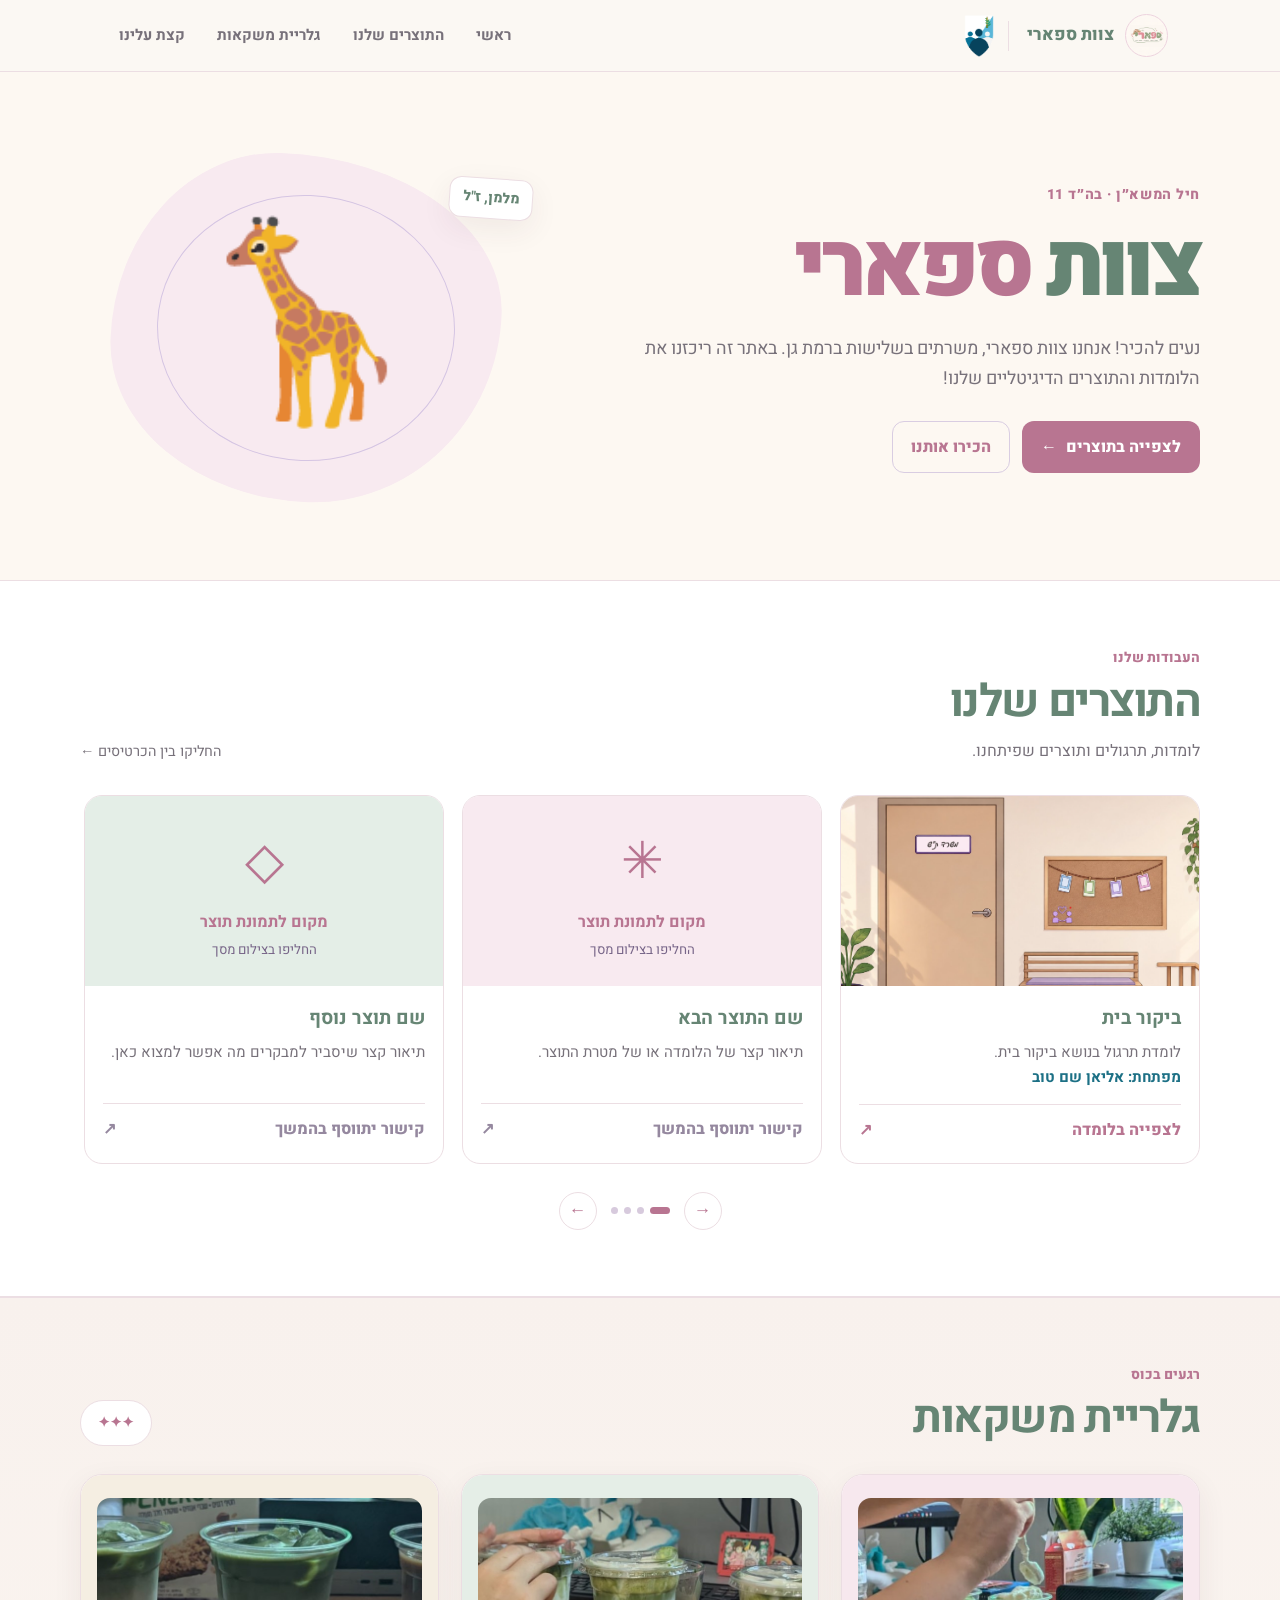
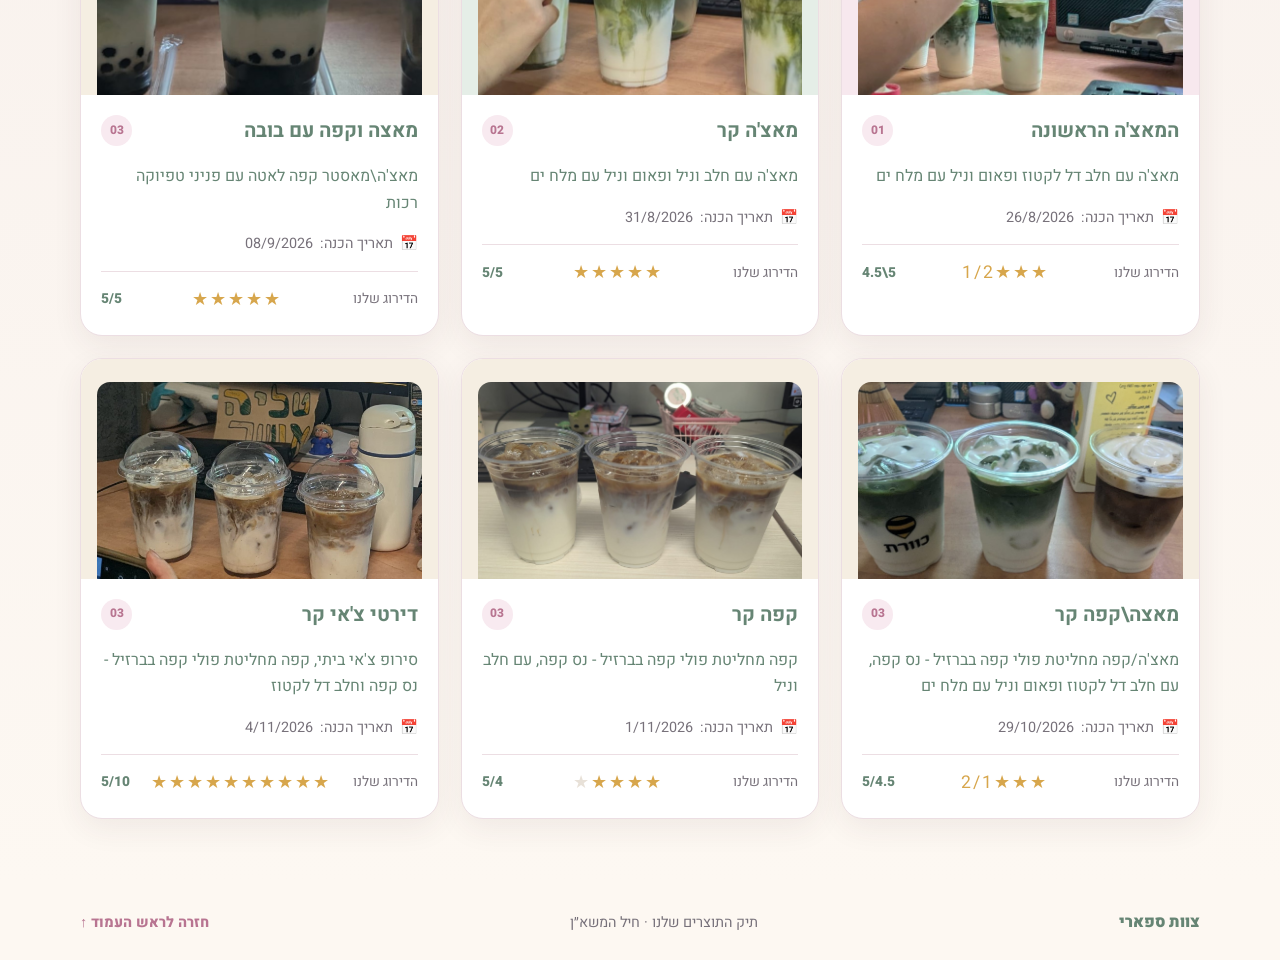
==== index.html @ 1914ff8e "Update index.html" ====
<!DOCTYPE html>
<html lang="he" dir="rtl">

<head>
  <meta charset="UTF-8">
  <meta name="viewport" content="width=device-width, initial-scale=1.0">
  <title> צוות ספארי | תוצרים והיכרות</title>
  <link rel="icon" type="image/x-icon" href="assets/logo.png">
  <link rel="stylesheet" href="style.css">
</head>

<body>
  <header class="site-header">
    <nav class="nav" aria-label="ניווט ראשי">
      <!-- לחיצה על הלוגו פותחת את חלונית ההיכרות -->
      <div class="brand-group">
        <button class="brand" id="logoButton" type="button" aria-label="היכרות עם הצוות">
          <span class="logo" aria-hidden="true">        
            <img class="corps-logo" src="assets/logo.png" alt="סמל חיל המשא״ן" width="34" height="42">
</span>
          <span>צוות ספארי  </span>
        </button>
        <span class="brand-divider" aria-hidden="true"></span>
        <img class="corps-logo" src="assets/mashan-logo.png" alt="סמל חיל המשא״ן" width="34" height="42">
      </div>
      <button class="menu-toggle" id="menuToggle" aria-label="פתיחת תפריט" aria-expanded="false">☰</button>
      <div class="nav-links" id="navLinks">
        <a href="#home">ראשי</a>
        <a href="#products">התוצרים שלנו</a>
        <a href="#drinks">גלריית משקאות</a>
        <button type="button" data-open-team>קצת עלינו</button>
      </div>
    </nav>
  </header>

  <main>
    <section class="hero" id="home">
      <div class="hero-inner">
        <div class="hero-copy">
          <div class="overline">חיל המשא״ן · בה״ד 11</div>
          <h1>צוות <span class="accent">ספארי</span></h1>
          <p>נעים להכיר! אנחנו צוות ספארי, משרתים בשלישות ברמת גן. באתר זה ריכזנו את הלומדות והתוצרים הדיגיטליים שלנו!</p>
          <div class="hero-actions">
            <a class="btn btn-primary" href="#products">לצפייה בתוצרים <span aria-hidden="true">←</span></a>
            <button class="btn btn-secondary" type="button" data-open-team>הכירו אותנו</button>
          </div>
        </div>
        <div class="hero-visual" aria-label="סמל זמני של מפל שלישות">
          <div class="visual-card">
            <div class="visual-giraffe" aria-hidden="true">🦒</div>
          </div>
          <div class="sticker sticker-a"> מלמן, ז"ל</div>
        </div>
      </div>
    </section>

    <section class="section products" id="products">
      <div class="section-inner">
        <div class="section-heading">
          <div>
            <div class="small-label">העבודות שלנו</div>
            <h2>התוצרים שלנו</h2>
            <p>לומדות, תרגולים ותוצרים שפיתחנו.</p>
          </div>
          <div style="color:var(--muted);font-size:.9rem">החליקו בין הכרטיסים ←</div>
        </div>
        <div class="carousel">
          <div class="carousel-track" id="carouselTrack">
            <!-- תוצר 1: הקישור כבר מוגדר. כדי להוסיף תמונה, החליפו את cover-placeholder בתגית img. -->
            <article class="project-card">
              <a href="https://pd02mt.github.io/HouseVisit-fixed/" target="_blank" rel="noopener noreferrer"
                aria-label="פתיחת לומדת ביקור בית">
                <div class="project-cover">
                  <img src="assets/house-visit.png" alt="לומדת ביקור בית">
                </div>
              </a>
              <div class="project-info">
                <h3>ביקור בית</h3>
                <p>לומדת תרגול בנושא ביקור בית. <br><span class="elian">מפתחת: אליאן שם טוב </span></p>                <a class="project-link" href="https://pd02mt.github.io/HouseVisit-fixed/" target="_blank"
                rel="noopener noreferrer">לצפייה בלומדה <span>↗</span></a>
              </div>
            </article>

            <!-- העתיקו את הכרטיס הבא לכל תוצר חדש ושנו את התמונה, השם, התיאור והקישור -->
            <article class="project-card">
              <div class="project-cover" style="background:#f8eaf0">
                <div class="cover-placeholder"><span>✳</span><strong>מקום לתמונת תוצר</strong><br><small>החליפו בצילום
                    מסך</small></div>
              </div>
              <div class="project-info">
                <h3>שם התוצר הבא</h3>
                <p>תיאור קצר של הלומדה או של מטרת התוצר.</p>
                <a class="project-link placeholder-link" href="#" onclick="return false">קישור יתווסף בהמשך
                  <span>↗</span></a>
              </div>
            </article>

            <article class="project-card">
              <div class="project-cover" style="background:#e4eee7">
                <div class="cover-placeholder"><span>◇</span><strong>מקום לתמונת תוצר</strong><br><small>החליפו בצילום
                    מסך</small></div>
              </div>
              <div class="project-info">
                <h3>שם תוצר נוסף</h3>
                <p>תיאור קצר שיסביר למבקרים מה אפשר למצוא כאן.</p>
                <a class="project-link placeholder-link" href="#" onclick="return false">קישור יתווסף בהמשך
                  <span>↗</span></a>
              </div>
            </article>

            <article class="project-card">
              <div class="project-cover" style="background:#f5e9ee">
                <div class="cover-placeholder"><span>○</span><strong>מקום לתמונת תוצר</strong><br><small>החליפו בצילום
                    מסך</small></div>
              </div>
              <div class="project-info">
                <h3>עוד תוצר</h3>
                <p>הגלריה יכולה לגדול בקלות עם כל פרויקט חדש.</p>
                <a class="project-link placeholder-link" href="#" onclick="return false">קישור יתווסף בהמשך
                  <span>↗</span></a>
              </div>
            </article>
          </div>
          <div class="carousel-footer">
            <button class="arrow" id="prevBtn" aria-label="התוצר הקודם">→</button>
            <div class="dots" id="carouselDots"></div>
            <button class="arrow" id="nextBtn" aria-label="התוצר הבא">←</button>
          </div>
        </div>
      </div>
    </section>


    <!-- גלריית המשקאות: כדי להוסיף משקה, העתיקו drink-card ושנו תמונה, שם, תאריך ודירוג -->
    <section class="section drinks-section" id="drinks">
      <div class="section-inner">
        <div class="section-heading drinks-heading">
          <div>
            <div class="small-label">רגעים בכוס</div>
            <h2>גלריית משקאות</h2>
          </div>
          <div class="drinks-note">    ✦✦✦</div>
        </div>

        <div class="drinks-grid">
          <article class="drink-card">
            <div class="drink-photo drink-photo-pink">
              <!-- החליפו את אזור ה-placeholder בתמונה: <img src="assets/drink-1.jpg" alt="שם המשקה"> -->
              <div class="drink-placeholder"><span></span><strong><img class="drink" src="assets/drink1.jpeg" alt="שם המשקה">  </strong><small>   </small></div>
            </div>
            <div class="drink-info">
              <div class="drink-title-row"><h3>המאצ'ה הראשונה </h3><span class="drink-number">01</span></div>
              <p>מאצ'ה עם חלב דל לקטוז ופאום וניל עם מלח ים</p>

              <p class="drink-date"><span>📅</span> תאריך הכנה: <time>26/8/2026</time></p>
              <div class="drink-rating" aria-label="דירוג 5 מתוך 5"><span class="rating-label">הדירוג שלנו</span><span class="stars">★★★1/2</span><span class="rating-value">5\4.5</span></div>
            </div>
          </article>

          <article class="drink-card">
            <div class="drink-photo drink-photo-green">
              <div class="drink-placeholder"><span></span><strong><img class="drink" src="assets/drink2.jpeg" alt="שם המשקה">  </strong><small>   </small></div>
            </div>
            <div class="drink-info">
              <div class="drink-title-row"><h3>מאצ'ה קר</h3><span class="drink-number">02</span></div>
              <p>מאצ'ה עם חלב וניל ופאום וניל עם מלח ים</p>
              <p class="drink-date"><span>📅</span> תאריך הכנה: <time>31/8/2026</time></p>
              <div class="drink-rating" aria-label="דירוג 4 מתוך 5"><span class="rating-label">הדירוג שלנו</span><span class="stars">★★★★★<span class="empty-star"></span></span><span class="rating-value">5/5</span></div>
            </div>
          </article>

          <article class="drink-card">
            <div class="drink-photo drink-photo-cream">
              <div class="drink-placeholder"><span></span><strong><img class="drink" src="assets/drink3.jpeg" alt="שם המשקה">  </strong><small>   </small></div>
            </div>
            <div class="drink-info">
              <div class="drink-title-row"><h3>מאצה וקפה עם בובה </h3><span class="drink-number">03</span></div>
               <p>מאצ'ה\מאסטר קפה לאטה עם פניני טפיוקה רכות</p>
              <p class="drink-date"><span>📅</span> תאריך הכנה: <time>08/9/2026</time></p>
              <div class="drink-rating" aria-label="דירוג 3 מתוך 5"><span class="rating-label">הדירוג שלנו</span><span class="stars">★★★★★<span class="empty-star"></span></span><span class="rating-value">5/5</span></div>
            </div>
          </article>

          <article class="drink-card">
            <div class="drink-photo drink-photo-cream">
              <div class="drink-placeholder"><span></span><strong><img class="drink" src="assets/drink4.jpeg" alt="שם המשקה">  </strong><small>   </small></div>
            </div>
            <div class="drink-info">
              <div class="drink-title-row"><h3>מאצה\קפה קר</h3><span class="drink-number">03</span></div>
             <p>מאצ'ה/קפה מחליטת פולי קפה בברזיל - נס קפה, עם חלב דל לקטוז ופאום וניל עם מלח ים</p>
              <p class="drink-date"><span>📅</span> תאריך הכנה: <time>29/10/2026</time></p>
              <div class="drink-rating" aria-label="דירוג 3 מתוך 5"><span class="rating-label">הדירוג שלנו</span><span class="stars">★★★2/1<span class="empty-star"></span></span><span class="rating-value">5/4.5</span></div>
            </div>
          </article>

           <article class="drink-card">
            <div class="drink-photo drink-photo-cream">
              <div class="drink-placeholder"><span></span><strong><img class="drink" src="assets/drink5.jpeg" alt="שם המשקה">  </strong><small>   </small></div>
            </div>
            <div class="drink-info">
              <div class="drink-title-row"><h3> קפה קר</h3><span class="drink-number">03</span></div>
               <p>קפה מחליטת פולי קפה בברזיל - נס קפה, עם חלב וניל     </p>
              <p class="drink-date"><span>📅</span> תאריך הכנה: <time>1/11/2026</time></p>
              <div class="drink-rating" aria-label="דירוג 5 מתוך 5"><span class="rating-label">הדירוג שלנו</span><span class="stars">★★★★<span class="empty-star">★</span></span><span class="rating-value">5/4</span></div>
            </div>
          </article>

          <article class="drink-card">
            <div class="drink-photo drink-photo-cream">
              <div class="drink-placeholder"><span></span><strong><img class="drink" src="assets/drink6.jpeg" alt="שם המשקה">  </strong><small>   </small></div>
            </div>
            <div class="drink-info">
              <div class="drink-title-row"><h3>דירטי צ'אי קר</h3><span class="drink-number">03</span></div>
              <p>סירופ צ'אי ביתי, קפה מחליטת פולי קפה בברזיל - נס קפה וחלב דל לקטוז</p>
              <p class="drink-date"><span>📅</span> תאריך הכנה: <time>4/11/2026</time></p>
              <div class="drink-rating" aria-label="דירוג 10 מתוך 5"><span class="rating-label">הדירוג שלנו</span><span class="stars">★★★★★★★★★★<span class="empty-star"></span></span><span class="rating-value">5/10</span></div>
            </div>
          </article>


        </div>
      </div>
    </section>

  </main>

  <footer>
    <div class="footer-inner">
      <span class="footer-name">צוות ספארי  </span>
      <span>תיק התוצרים שלנו · חיל המשא״ן</span>
      <a href="#home" style="text-decoration:none;font-weight:800;color:var(--purple)">חזרה לראש העמוד ↑</a>
    </div>
  </footer>

  <!-- חלונית ההיכרות נפתחת בלחיצה על הלוגו או על כפתור "הכירו אותנו" -->
  <div class="modal-backdrop" id="teamModal" role="dialog" aria-modal="true" aria-labelledby="modalTitle">
    
    <div class="modal">
      <button class="modal-close" id="closeModal" type="button" aria-label="סגירה">×</button>
      <!-- אזור הלוגו והמשמעות של ספארי -->
<section class="safari-intro">

    <img src="assets/logo.png"
         alt="לוגו צוות ספארי"
         class="safari-main-logo">

    <h2>נעים להכיר, אנחנו ספארי!</h2>
    <p>חמישה תחומים, צוות אחד, והמון יצירתיות.</p>

    <div class="safari-letters">

        <button class="letter-card green"
                onclick="showSafariLetter(0)">ס׳</button>

        <button class="letter-card pink"
                onclick="showSafariLetter(1)">פ׳</button>

        <button class="letter-card green"
                onclick="showSafariLetter(2)">א׳</button>

        <button class="letter-card pink"
                onclick="showSafariLetter(3)">ר׳</button>

        <button class="letter-card green"
                onclick="showSafariLetter(4)">י׳</button>

    </div>

    <div class="letter-description" id="letterDescription">
        <h3 id="letterTitle">סטילס</h3>
        <p id="letterText">
            צילום, תמונות ואלמנטים חזותיים שמוסיפים חיים לתוצרים.
        </p>
    </div>

</section>
      <div class="small-label">הצוות שמאחורי הספארי  </div>
      <h2 id="modalTitle">קצת עלינו</h2>
      <p class="modal-intro">אנחנו לירי, טליה ואליאן, גריפקאית ומפתחות לומדה בחיל המשא״ן. אנחנו יושבות בשלישות ברמת גן ויוצרות
        תוצרי למידה לבה״ד 11, מתוך רצון להפוך את החומר המקצועי לנגיש, ברור ואינטראקטיבי.</p>
      <div class="people-grid">
        <article class="person-card">
          <div class="person-art">
          <img class="person" src="assets/liri.jpeg">
          </div>
          <h3>לירי רוזנבוים</h3>
          <div class="person-role">מפתחת לומדה</div>
          <p>מפתחת לומדה שאוהבת ליצור, לעצב ולמצוא דרכים להפוך תוכן מקצועי לחוויית למידה נעימה וברורה. </p>
          <p>אוהבת גם: להפוך מכלום למשהו בעריכת ווידאיו, דינוזאורים, את חולון.</p>
        </article>
        <article class="person-card">
          <div class="person-art">
             <img class="person" src="assets/elian.jpeg">
          </div>
          <h3>אליאן שם טוב</h3>
          <div class="person-role">מפתחת לומדה </div>
          <p>מפתחת לומדה שאוהבת לחשוב על רעיונות, לבנות תוצרים ולשלב בין יצירתיות, טכנולוגיה והדרכה.</p>
          <p>אוהבת גם: לשחות, להגן מפני אויבי המרפסות, ארוחות שישי.</p>
        </article>
        <article class="person-card">
          <div class="person-art" style="background:#f8eaf0">
              <img class="person" src="assets/talya.jpeg">
          </div>
          <h3>טליה אושר</h3>
          <div class="person-role">גרפיקאית</div>
          <p>אחראית על הצד הגרפי והוויזואלי של התוצרים, עם שיער אדום חלק ועין עיצובית.</p>
          <p>אוהבת גם: צמר אלפקות, פליירים ואת אנגליה.</p>
        </article>
      </div>
      <!-- <div class="modal-footnote">האיורים זמניים ואפשר   בה</div> -->
    </div>
  </div>

  <script src="script.js" defer></script>
</body>

</html>
---- style.css ----
@import url('https://fonts.googleapis.com/css2?family=Heebo:wght@400;500;600;700;800;900&display=swap');
:root {
  --paper: #FDF8F2;
  --white: #ffffff;
  --ink:  #668574;
  --muted: #77717a;
  --purple: #b87591;
  --purple-light: #f8eaf0;
  --coral: #d98e86;
  --line: #ecdee3;
  --green: #e4eee7;
  --green-deep: #668574;
  --shadow: 0 10px 30px rgba(65, 43, 53, .07);
}
* { box-sizing: border-box; }
html { scroll-behavior: smooth; scroll-padding-top: 90px; }
body {
  margin: 0; background: var(--paper); color: var(--ink);
  font-family: "Heebo", Arial, "Noto Sans Hebrew", sans-serif; line-height: 1.65;
}
button, a { font: inherit; }
button { cursor: pointer; }
a { color: inherit; }
.site-header {
  position: sticky; top: 0; z-index: 10; background: rgba(251,248,243,.94);
  backdrop-filter: blur(12px); border-bottom: 1px solid var(--line);
}
.nav {
  max-width: 1120px; margin: auto; padding: 13px 26px;
  display: flex; align-items: center; justify-content: space-between; gap: 24px;
}
.brand-group { display:flex; align-items:center; gap:12px; min-width:0; }
.brand-divider { height:30px; width:1px; background:var(--line); flex:0 0 1px; }
.corps-logo { width:34px; height:42px; max-width:34px; max-height:42px; object-fit:contain; display:block; flex:0 0 34px; }
.brand {
  display: inline-flex; align-items: center; gap: 11px; border: 0; background: none;
  color: var(--ink); text-decoration: none; font-weight: 800; font-size: 1.08rem;
}
.logo {
  width: 43px; height: 43px; display: grid; place-items: center; border-radius: 50%;
  background-image: url("assets/logo.png"); border: 1px solid #ecd3de; color: var(--purple);
  font-size: 23px; transition: transform .2s;
}
.brand:hover .logo { transform: rotate(-7deg) scale(1.04); }
.nav-links { display: flex; align-items: center; gap: 6px; }
.nav-links a, .nav-links button {
  text-decoration: none; border: 0; background: transparent; color: var(--muted);
  padding: 9px 13px; border-radius: 99px; font-size: .94rem; font-weight: 700;
}
.nav-links a:hover, .nav-links button:hover { color: var(--purple); background: #f8eaf0; }
.menu-toggle { display: none; border: 1px solid var(--line); background: white; border-radius: 10px; padding: 7px 11px; color: var(--ink); }
.hero { padding: 82px 26px 78px; }
.hero-inner {
  max-width: 1120px; margin: auto; display: grid; grid-template-columns: 1.15fr .85fr;
  gap: 55px; align-items: center;
}
.overline { color: var(--purple); font-size: .88rem; font-weight: 800; letter-spacing: .04em; }
h1 { font-size: clamp(3.1rem, 7vw, 5.8rem); line-height: 1.05; letter-spacing: -.055em; margin: 14px 0 20px; font-weight: 900; }
h1 .accent { color: var(--purple); }
.hero p { color: var(--muted); max-width: 590px; font-size: 1.12rem; margin: 0; }
.hero-actions { display: flex; flex-wrap: wrap; gap: 12px; margin-top: 27px; }
.btn {
  display: inline-flex; align-items: center; justify-content: center; gap: 9px;
  text-decoration: none; padding: 12px 18px; border-radius: 12px; border: 1px solid transparent;
  font-weight: 800; transition: transform .2s, background .2s;
}
.btn:hover { transform: translateY(-2px); }
.btn-primary { background: var(--purple); color: white; }
.btn-secondary { background: transparent; border-color: #d9cde2; color: var(--purple); }
.hero-visual { min-height: 310px; display: grid; place-items: center; position: relative; }
.visual-card {
  width: min(100%, 390px); aspect-ratio: 1.12; border-radius: 42% 58% 48% 52% / 55% 44% 56% 45%;
  background: var(--purple-light); display: grid; place-items: center; position: relative;
  transform: rotate(2deg);
}
.visual-card::before {
  content: ""; position: absolute; width: 76%; height: 76%; border-radius: 50%;
  border: 1px solid #d5c5e3;
}
.visual-giraffe { position: relative; transform: rotate(-2deg); font-size: clamp(7rem, 17vw, 12rem); filter: saturate(.8); }
.sticker { position: absolute; background: var(--white); border: 1px solid var(--line); border-radius: 12px; padding: 8px 13px; box-shadow: var(--shadow); font-size: .87rem; font-weight: 800; }
.sticker-a { top: 24px; right: 0; transform: rotate(4deg); }
.sticker-b { bottom: 25px; left: -5px; transform: rotate(-4deg); }
.section { padding: 66px 26px; }
.section-inner { max-width: 1120px; margin: auto; }
.section-heading { display: flex; align-items: end; justify-content: space-between; gap: 20px; margin-bottom: 28px; }
.section-heading h2 { margin: 0; font-size: clamp(2rem, 4vw, 2.8rem); line-height: 1.2; letter-spacing: -.035em; }
.section-heading p { margin: 8px 0 0; color: var(--muted); }
.small-label { color: var(--purple); font-weight: 800; font-size: .86rem; margin-bottom: 6px; }
.products { background: #fff; border-top: 1px solid var(--line); border-bottom: 1px solid var(--line); }
.carousel { position: relative; }
.carousel-track {
  display: grid; grid-auto-flow: column; grid-auto-columns: calc((100% - 36px) / 3); gap: 18px;
  overflow-x: auto; scroll-snap-type: x mandatory; scroll-behavior: smooth;
  padding: 3px 2px 18px; scrollbar-width: thin; scrollbar-color: #c9b8d8 #f7f3f8;
}
.project-card {
  min-width: 0; scroll-snap-align: start; border: 1px solid var(--line); border-radius: 18px;
  overflow: hidden; background: white; transition: transform .2s, box-shadow .2s;
}
.project-card:hover { transform: translateY(-4px); box-shadow: var(--shadow); }
.project-cover {
  height: 190px; background: #f8eaf0; display: grid; place-items: center; overflow: hidden;
  position: relative; color: var(--purple);
}
.project-cover img { width: 100%; height: 100%; object-fit: cover; display: block; }
.cover-placeholder { text-align: center; padding: 20px; }
.cover-placeholder span { display: block; font-size: 3.2rem; margin-bottom: 5px; }
.cover-placeholder small { font-size: .83rem; color: #776588; }
.project-info { padding: 17px 18px 19px; }
.project-info h3 { font-size: 1.2rem; margin: 0 0 5px; }
.project-info p { color: var(--muted); margin: 0 0 15px; font-size: .94rem; min-height: 48px; }
.project-link {
  display: flex; align-items: center; justify-content: space-between; text-decoration: none;
  color: var(--purple); font-weight: 800; border-top: 1px solid var(--line); padding-top: 12px;
}
.project-link:hover { color: #392153; }
.project-link.placeholder-link { color: #95889f; }
.carousel-footer { display: flex; justify-content: center; align-items: center; gap: 14px; padding-top: 10px; }
.arrow {
  width: 38px; height: 38px; border: 1px solid var(--line); background: white; border-radius: 50%;
  color: var(--purple); font-size: 1.1rem;
}
.dots { display: flex; gap: 6px; }
.dot { width: 7px; height: 7px; padding: 0; border: 0; border-radius: 99px; background: #d7cadd; }
.dot.active { width: 20px; background: var(--purple); }
footer { padding: 24px 26px; }
.footer-inner { max-width: 1120px; margin: auto; display: flex; align-items: center; justify-content: space-between; gap: 15px; flex-wrap: wrap; color: var(--muted); font-size: .9rem; }
.footer-name { color: var(--ink); font-weight: 900; font-size: 1rem; }
.modal-backdrop {
  display: none; position: fixed; inset: 0; z-index: 50; background: rgba(32, 22, 45, .58);
  align-items: center; justify-content: center; padding: 20px;
}
.modal-backdrop.open { display: flex; }
.modal {
  position: relative; width: min(800px, 100%); max-height: 90vh; overflow: auto;
  background: var(--paper); border-radius: 24px; padding: 32px; box-shadow: 0 25px 70px #1e122b44;
}
.modal-close { position: absolute; top: 14px; left: 14px; border: 0; background: var(--purple-light); color: var(--ink); width: 38px; height: 38px; border-radius: 50%; font-size: 1.4rem; }
.modal h2 { font-size: 2rem; margin: 0 40px 8px 0; }
.modal-intro { color: var(--muted); margin: 0 0 24px; max-width: 680px; }
.people-grid { display: grid; grid-template-columns: repeat(3, minmax(0, 1fr)); gap: 18px; }
.person-card { background: white; border: 1px solid var(--line); border-radius: 18px; padding: 18px; }
.person-art { height: 205px; display: grid; place-items: center; border-radius: 14px; margin-bottom: 15px; overflow: hidden; background: #f8eaf0; }
.person-card:nth-child(2) .person-art { background: #e4eee7; }
/* איורי דמות פשוטים ב-SVG — אפשר להחליף בעתיד בתמונות שלכן */
.person-art svg { width: 190px; height: 200px; }
.person-card h3 { margin: 0 0 5px; font-size: 1.3rem; }
.person-role { color: var(--purple); font-weight: 800; font-size: .9rem; margin-bottom: 8px; }
.person-card p { margin: 0; color: var(--muted); font-size: .95rem; }
.modal-footnote { margin-top: 17px; padding: 12px 14px; background: var(--purple-light); border-radius: 12px; color: #5f4a73; font-size: .88rem; }
@media (max-width: 820px) {
  .people-grid { grid-template-columns: repeat(2, minmax(0, 1fr)); }
  .hero-inner { grid-template-columns: 1fr; gap: 25px; }
  .hero-copy { text-align: center; }
  .hero p { margin-inline: auto; }
  .hero-actions { justify-content: center; }
  .hero-visual { min-height: 280px; }
  .carousel-track { grid-auto-columns: calc((100% - 18px) / 2); }
  .section-heading { align-items: start; flex-direction: column; }
  .about-band-inner { align-items: flex-start; flex-direction: column; }
  .menu-toggle { display: block; }
  .nav-links { display: none; position: absolute; top: 68px; right: 18px; left: 18px; background: white; border: 1px solid var(--line); border-radius: 16px; padding: 10px; box-shadow: var(--shadow); align-items: stretch; flex-direction: column; }
  .nav-links.open { display: flex; }
  .nav-links a, .nav-links button { text-align: right; }
}
@media (max-width: 560px) {
  .people-grid { grid-template-columns: 1fr; }
  .corps-logo { width:30px; height:38px; max-width:30px; max-height:38px; flex-basis:30px; } .brand-group { gap:8px; }
  .nav { padding: 10px 17px; }
  .hero { padding: 55px 20px 45px; }
  h1 { font-size: 3.3rem; }
  .section { padding: 48px 18px; }
  .carousel-track { grid-auto-columns: 86%; }
  .project-cover { height: 175px; }
  .modal { padding: 25px 17px 18px; }
  .people-grid { grid-template-columns: 1fr; }
  .person-art { height: 190px; }
  .footer-inner { align-items: flex-start; flex-direction: column; }
}
.safari-intro {
    text-align: center;
    padding: 25px 10px 35px;
    margin-bottom: 30px;
    border-bottom: 1px solid var(--line);
}

.safari-main-logo {
    width: min(320px, 85%);
    height: 170px;
    object-fit: contain;
    display: block;
    margin: 0 auto 15px;
}

.safari-intro h2 {
    font-size: 2rem;
    margin: 10px 0 5px;
}

.safari-intro > p {
    color: var(--muted);
    margin-bottom: 25px;
}

.safari-letters {
    display: flex;
    justify-content: center;
    gap: 12px;
    flex-wrap: wrap;
    margin: 20px 0;
}

.letter-card {
    width: 65px;
    height: 65px;
    border: none;
    border-radius: 17px;
    font-size: 2rem;
    font-family: inherit;
    font-weight: bold;
    cursor: pointer;
    transition: .25s;
}

.letter-card:hover {
    transform: translateY(-6px) rotate(-3deg);
}

.letter-card.active {
    transform: translateY(-6px);
    outline: 3px solid #777;
    outline-offset: 3px;
}

.letter-card.pink {
    background: #f3dce5;
    color: #a85e7b;
}

.letter-card.green {
    background: #dcebe1;
    color: #577a63;
}


.letter-description {
    max-width: 430px;
    margin: 20px auto 0;
    padding: 18px;
    border-radius: 16px;
    background: #f6f1f1;
    animation: appear .25s ease;
}

.letter-description h3 {
    margin: 0 0 5px;
    color: var(--purple);
    font-size: 1.35rem;
}

.letter-description p {
    color: var(--muted);
    margin: 0;
    line-height: 1.6;
}

@keyframes appear {
    from {
        opacity: 0;
        transform: translateY(8px);
    }
    to {
        opacity: 1;
        transform: translateY(0);
    }
}

.elian {
    font-weight: bold;
      color:rgb(28, 112, 133);
}

.person {
  width: 180px;
}

/* גלריית משקאות */
.drinks-section {
  background: linear-gradient(180deg, #f8f1ed 0%, #fdf8f2 100%);
  border-top: 1px solid var(--line);
}
.drinks-heading { margin-bottom: 28px; }
.drinks-note {
  color: var(--purple);
  background: #fff;
  border: 1px solid var(--line);
  border-radius: 999px;
  padding: 10px 17px;
  font-size: .9rem;
  font-weight: 700;
}
.drinks-grid {
  display: grid;
  grid-template-columns: repeat(3, minmax(0, 1fr));
  gap: 22px;
}
.drink-card {
  min-width: 0;
  overflow: hidden;
  background: #fff;
  border: 1px solid var(--line);
  border-radius: 22px;
  box-shadow: var(--shadow);
  transition: transform .22s ease, box-shadow .22s ease;
}
.drink-card:hover { transform: translateY(-5px); box-shadow: 0 16px 34px rgba(65, 43, 53, .11); }
.drink-photo {
  height: 220px;
  display: grid;
  place-items: center;
  overflow: hidden;
  padding: 16px;
}
.drink-photo img { width: 100%; height: 100%; object-fit: cover; border-radius: 13px; }
.drink-photo-pink { background: #f7e8ee; }
.drink-photo-green { background: #e5eee7; }
.drink-photo-cream { background: #f5eee2; }
.drink-placeholder {
  display: flex;
  flex-direction: column;
  align-items: center;
  gap: 7px;
  color: var(--green-deep);
  text-align: center;
}
.drink-placeholder > span { font-size: 2.6rem; }
.drink-placeholder strong { font-size: 1rem; }
.drink-placeholder small { color: var(--muted); font-size: .8rem; }
.drink-info { padding: 19px 20px 21px; }
.drink-title-row { display: flex; align-items: center; justify-content: space-between; gap: 10px; }
.drink-title-row h3 { margin: 0; color: var(--ink); font-size: 1.25rem; }
.drink-number {
  display: grid; place-items: center; width: 31px; height: 31px;
  border-radius: 50%; background: var(--purple-light); color: var(--purple);
  font-size: .75rem; font-weight: 800;
}
.drink-date { display: flex; align-items: center; gap: 7px; margin: 12px 0 15px; color: var(--muted); font-size: .9rem; }
.drink-rating {
  display: flex; align-items: center; justify-content: space-between; gap: 8px;
  padding-top: 13px; border-top: 1px solid var(--line); font-size: .86rem;
}
.rating-label { color: var(--muted); }
.stars { color: #d7a64c; letter-spacing: 2px; font-size: 1.1rem; white-space: nowrap; }
.empty-star { color: #e8e1d8; }
.rating-value { color: var(--green-deep); font-weight: 800; white-space: nowrap; }
@media (max-width: 820px) { .drinks-grid { grid-template-columns: repeat(2, minmax(0, 1fr)); } }
@media (max-width: 560px) {
  .drinks-grid { grid-template-columns: 1fr; }
  .drink-photo { height: 200px; }
  .drinks-note { align-self: flex-start; }
}
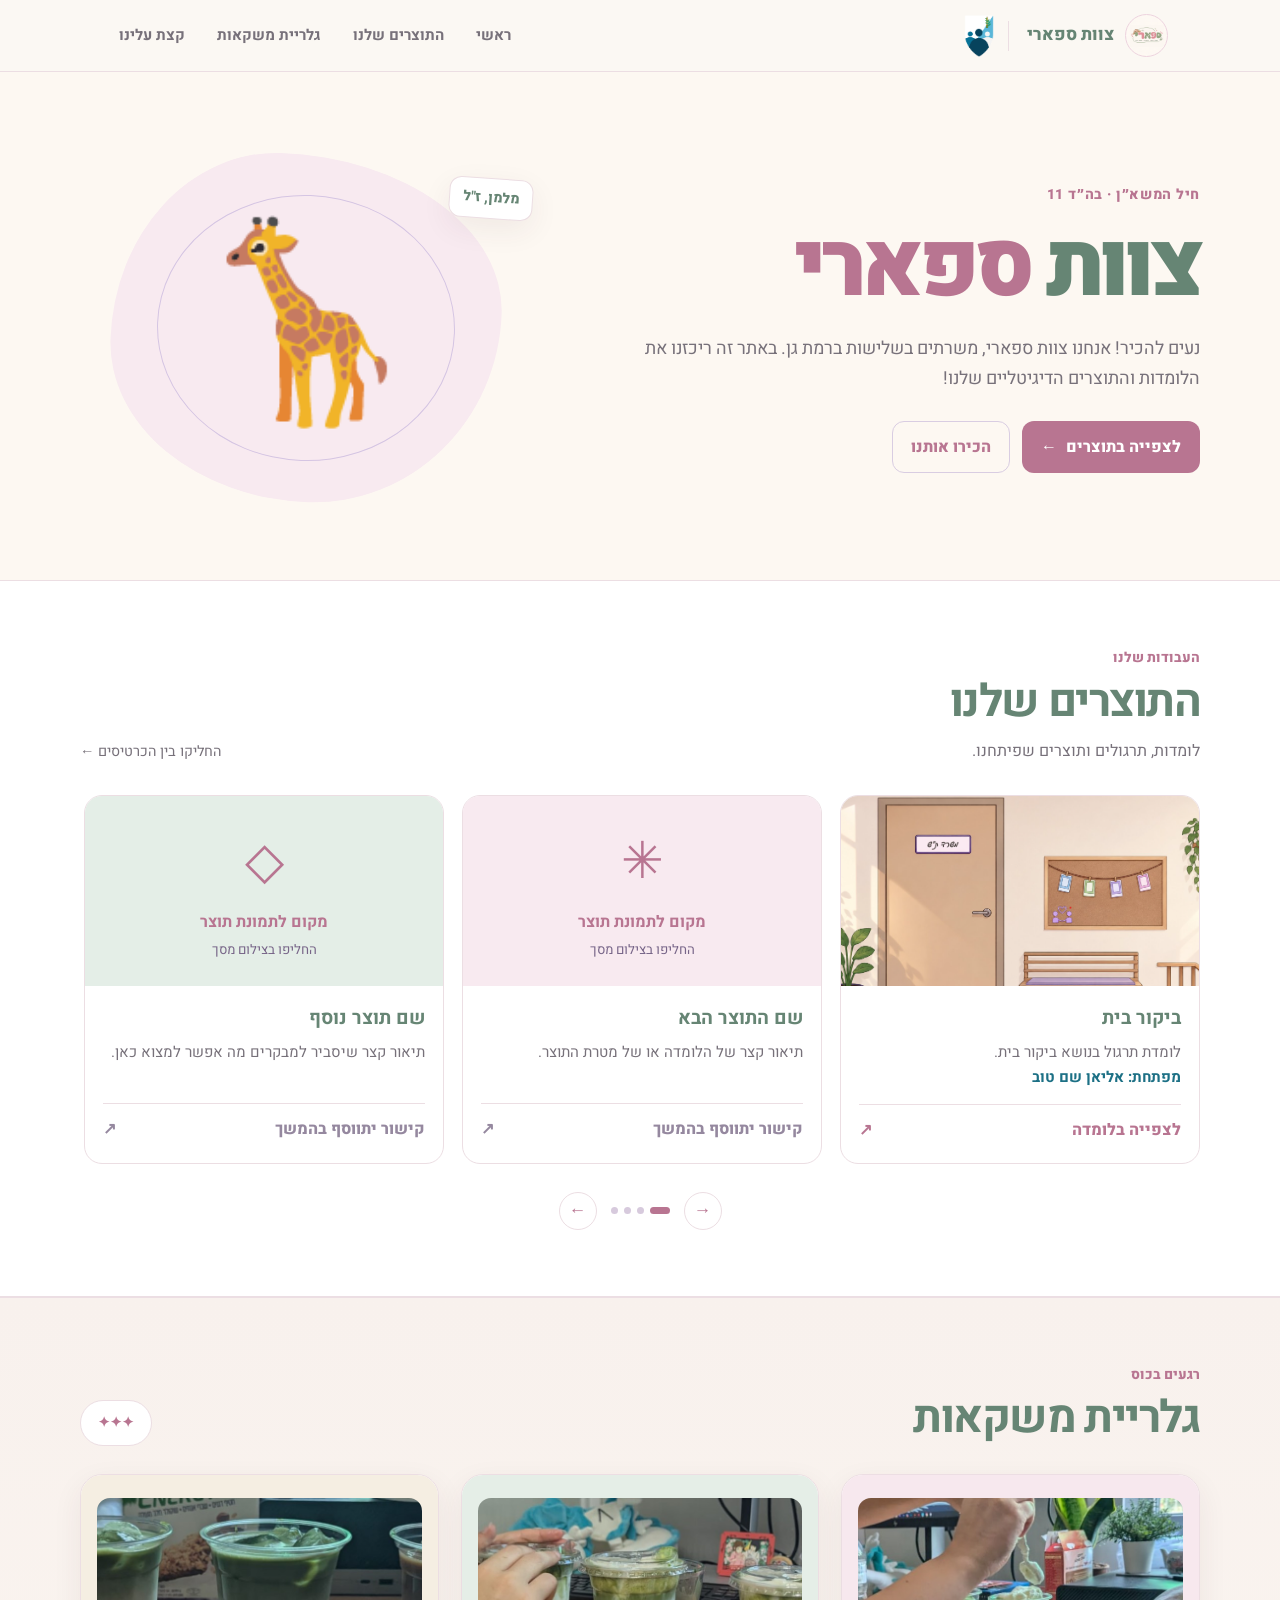
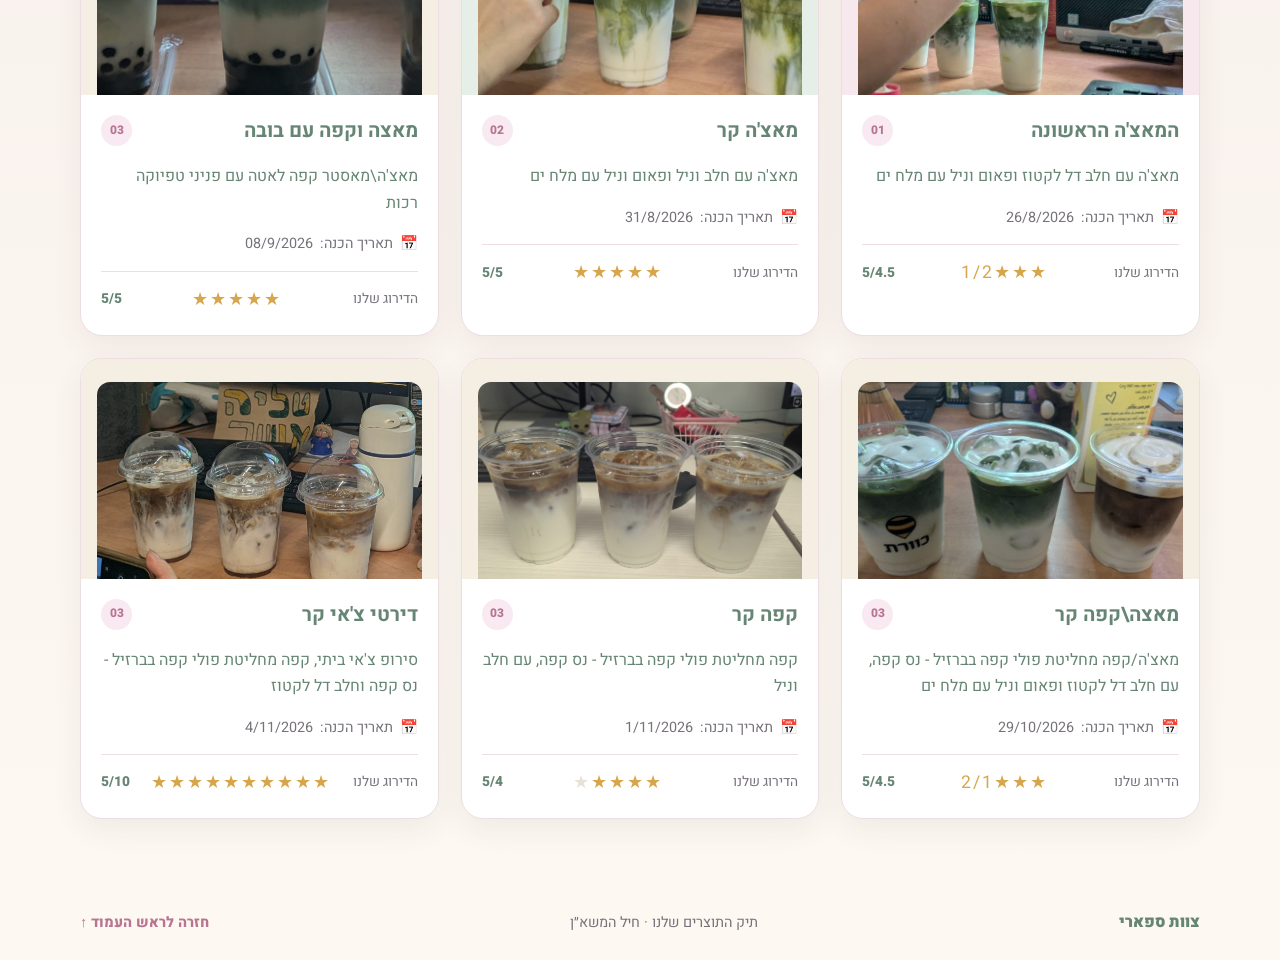
==== commit daa373d2: "Update index.html" ====
--- a/index.html
+++ b/index.html
@@ -153,7 +153,7 @@
               <p>מאצ'ה עם חלב דל לקטוז ופאום וניל עם מלח ים</p>
 
               <p class="drink-date"><span>📅</span> תאריך הכנה: <time>26/8/2026</time></p>
-              <div class="drink-rating" aria-label="דירוג 5 מתוך 5"><span class="rating-label">הדירוג שלנו</span><span class="stars">★★★1/2</span><span class="rating-value">5\4.5</span></div>
+              <div class="drink-rating" aria-label="דירוג 5 מתוך 5"><span class="rating-label">הדירוג שלנו</span><span class="stars">★★★1/2</span><span class="rating-value">5/4.5</span></div>
             </div>
           </article>
 
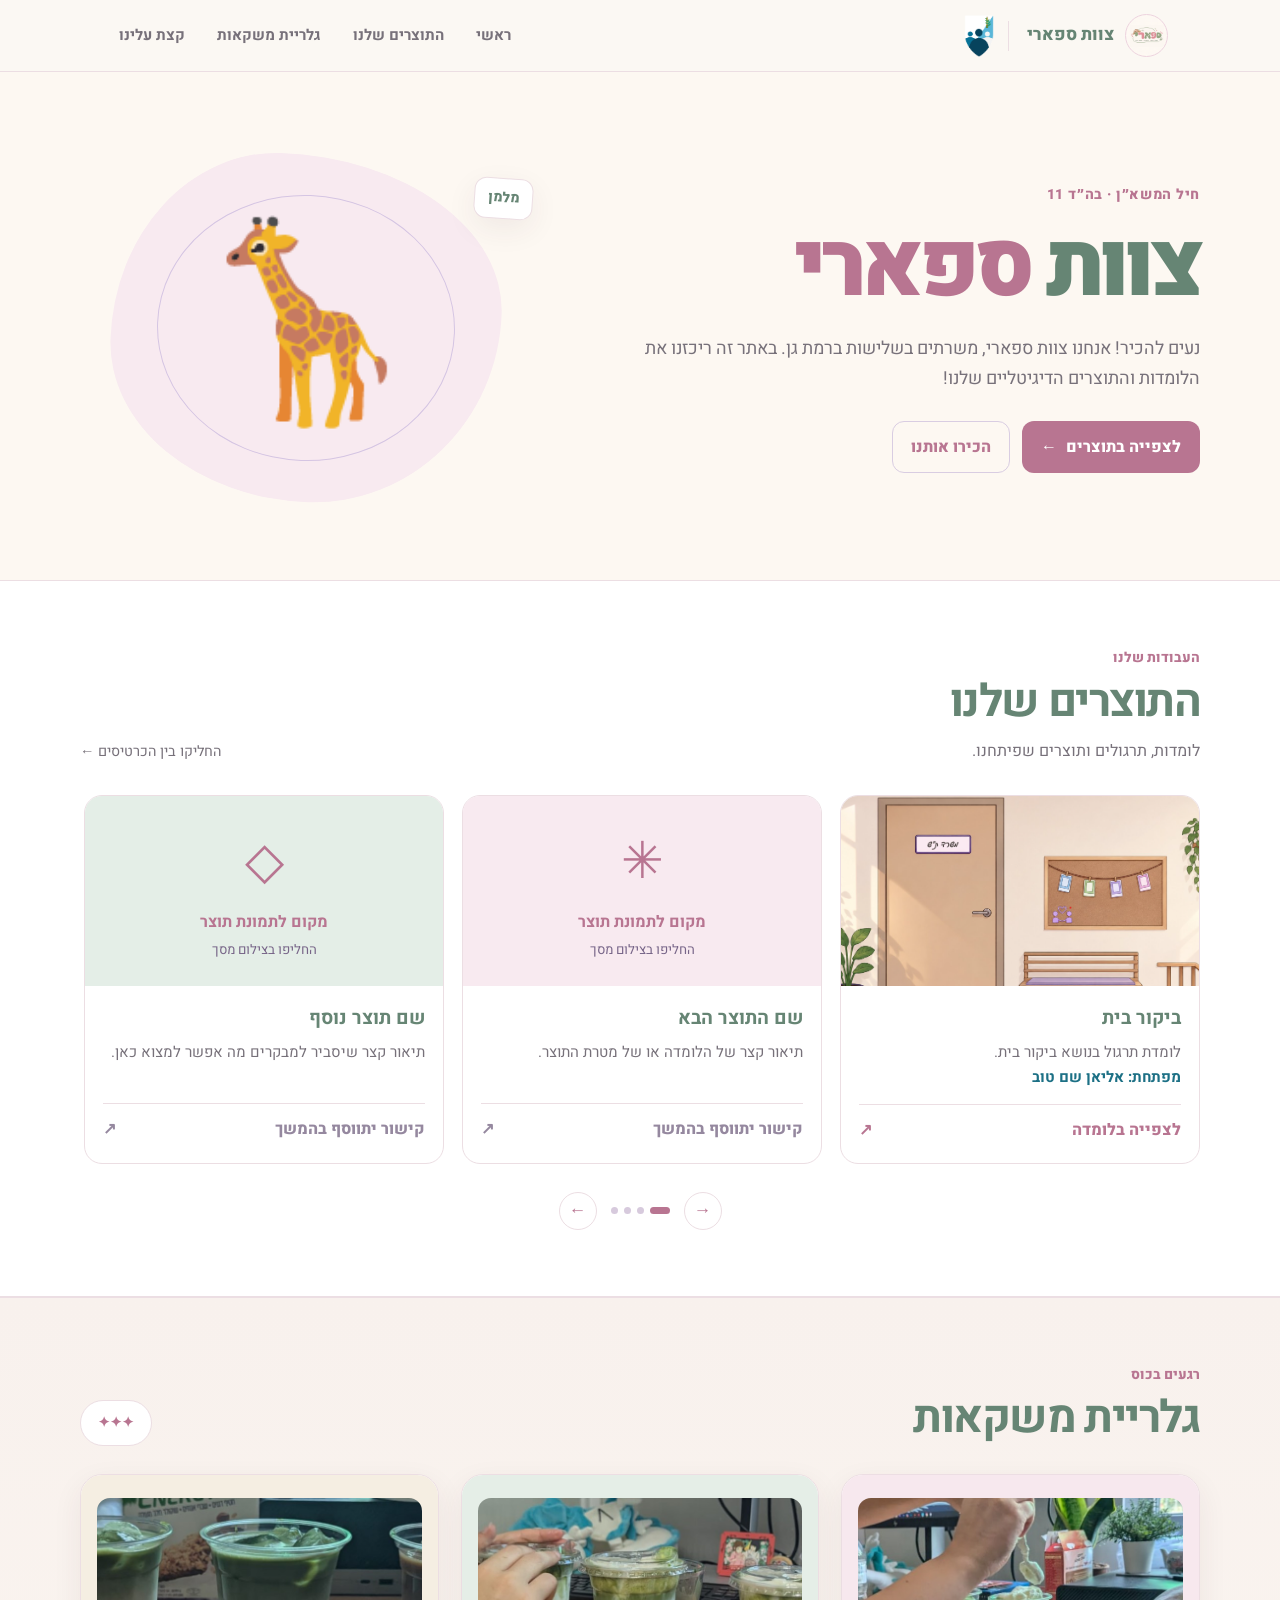
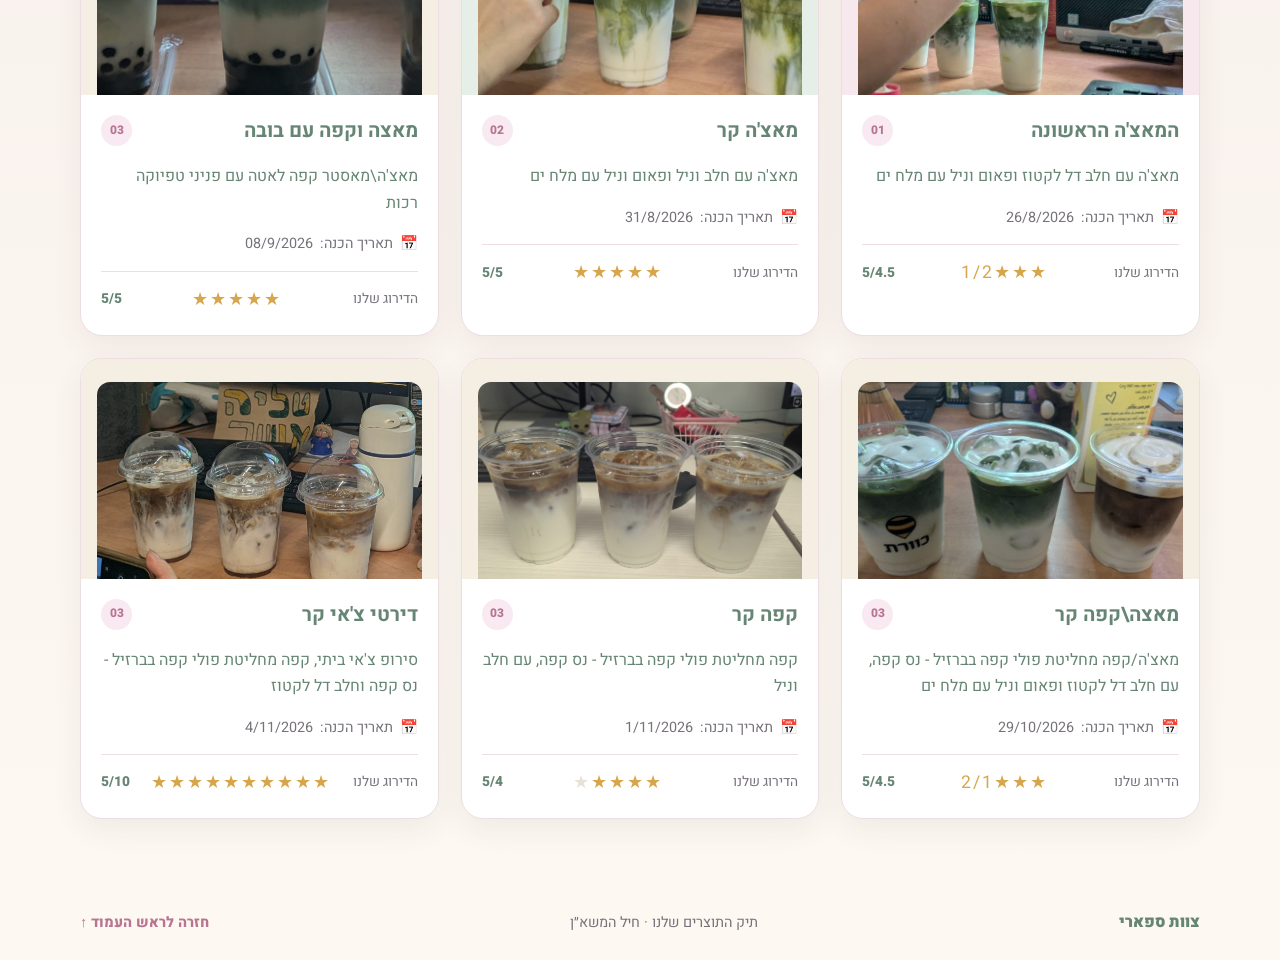
==== commit a136b62a: "Update index.html" ====
--- a/index.html
+++ b/index.html
@@ -49,7 +49,7 @@
           <div class="visual-card">
             <div class="visual-giraffe" aria-hidden="true">🦒</div>
           </div>
-          <div class="sticker sticker-a"> מלמן, ז"ל</div>
+          <div class="sticker sticker-a">מלמן</div>
         </div>
       </div>
     </section>
@@ -286,7 +286,7 @@
           <h3>לירי רוזנבוים</h3>
           <div class="person-role">מפתחת לומדה</div>
           <p>מפתחת לומדה שאוהבת ליצור, לעצב ולמצוא דרכים להפוך תוכן מקצועי לחוויית למידה נעימה וברורה. </p>
-          <p>אוהבת גם: להפוך מכלום למשהו בעריכת ווידאיו, דינוזאורים, את חולון.</p>
+          <p>אוהבת גם: להפוך מכלום למשהו בעריכת ווידאיו, פילוסופיה, קגס חולון.</p>
         </article>
         <article class="person-card">
           <div class="person-art">
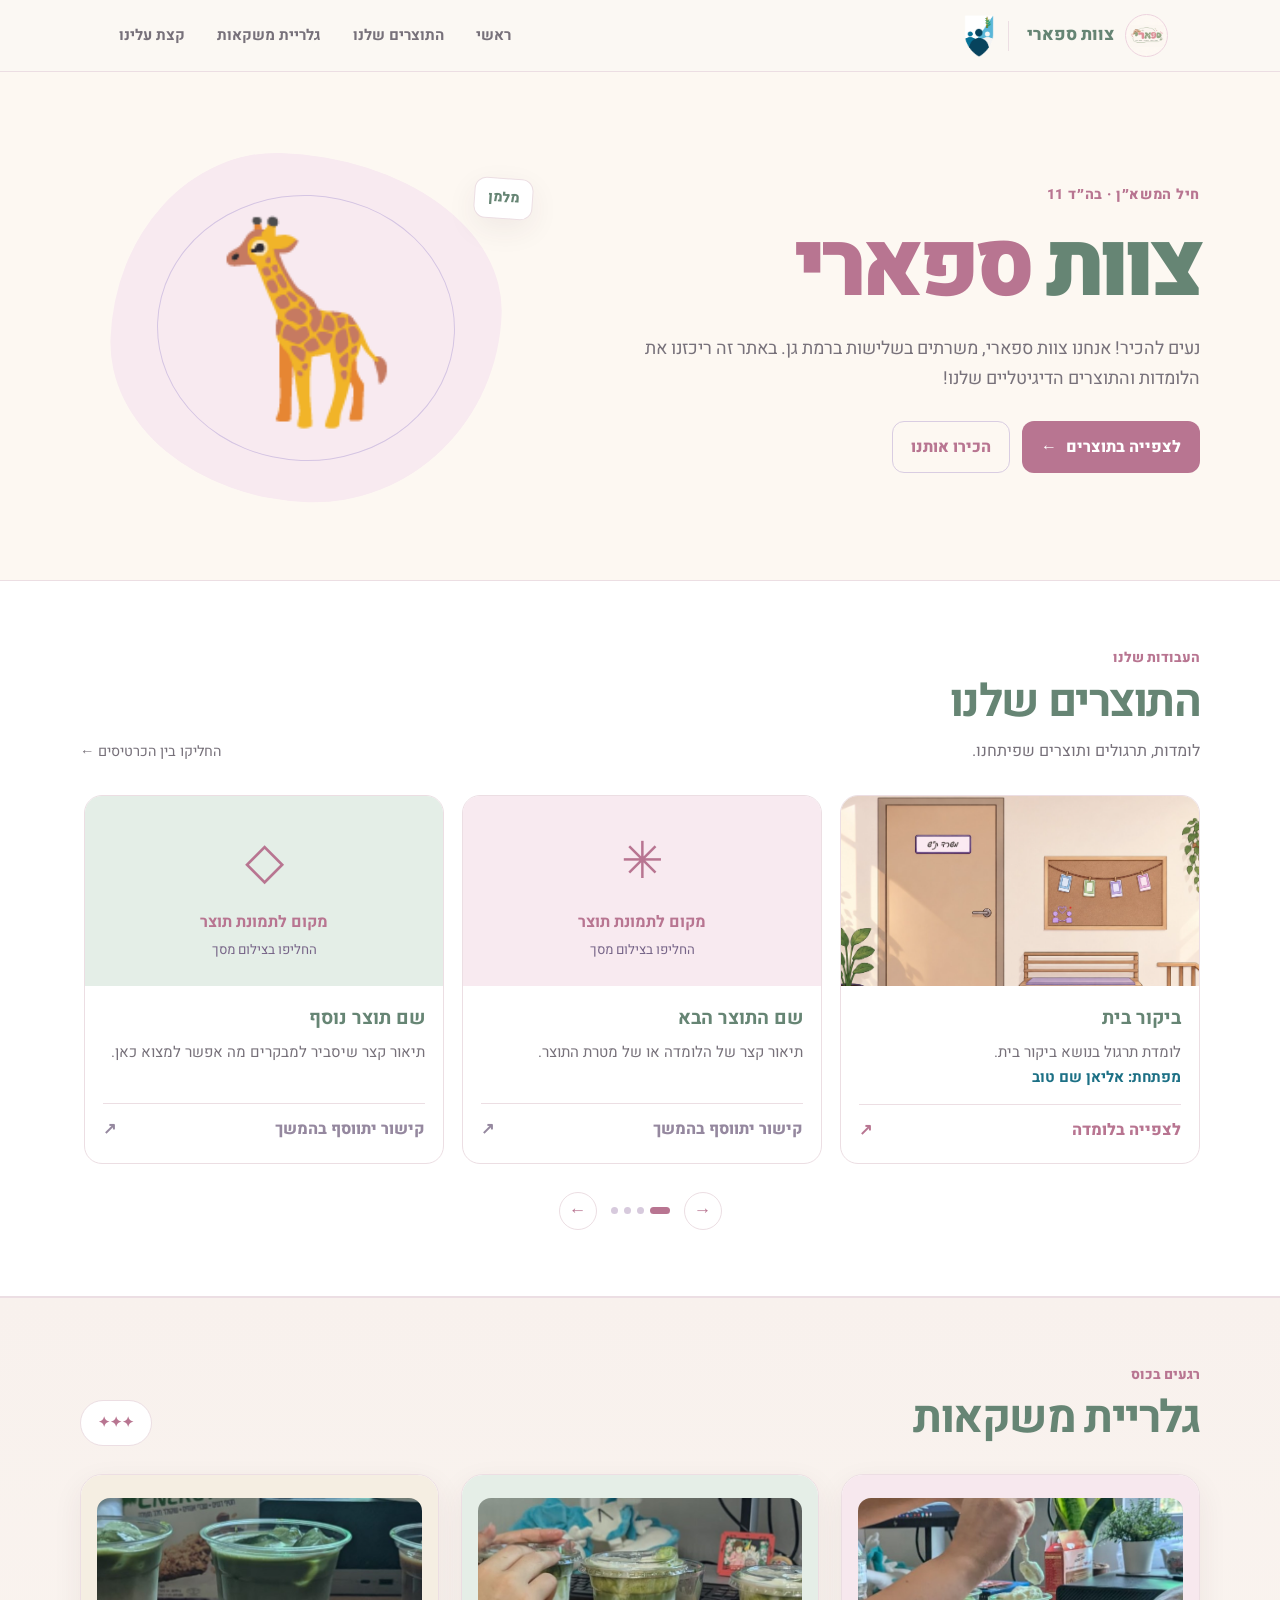
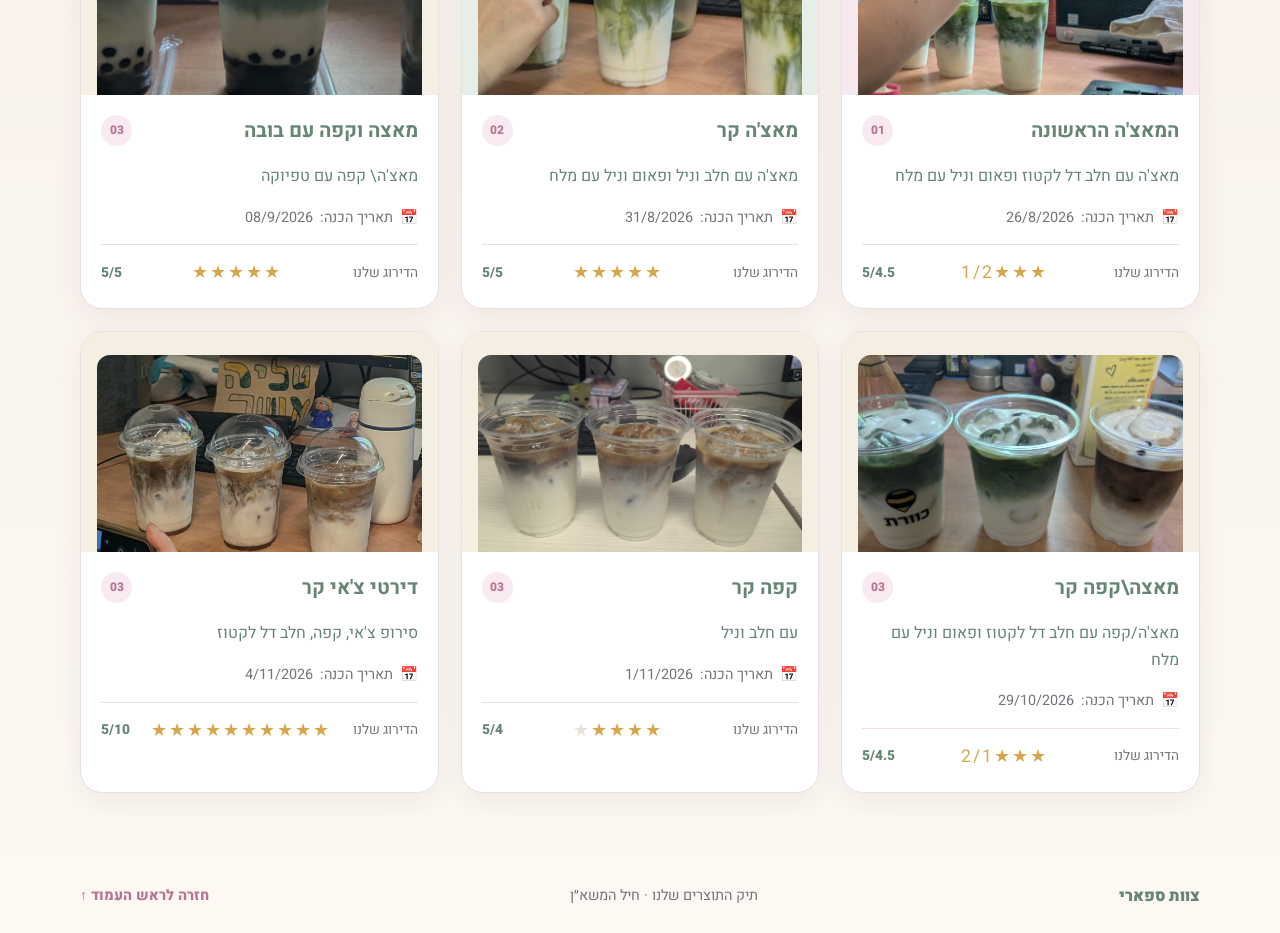
==== commit 218371db: "Update index.html" ====
--- a/index.html
+++ b/index.html
@@ -150,7 +150,7 @@
             </div>
             <div class="drink-info">
               <div class="drink-title-row"><h3>המאצ'ה הראשונה </h3><span class="drink-number">01</span></div>
-              <p>מאצ'ה עם חלב דל לקטוז ופאום וניל עם מלח ים</p>
+              <p>מאצ'ה עם חלב דל לקטוז ופאום וניל עם מלח </p>
 
               <p class="drink-date"><span>📅</span> תאריך הכנה: <time>26/8/2026</time></p>
               <div class="drink-rating" aria-label="דירוג 5 מתוך 5"><span class="rating-label">הדירוג שלנו</span><span class="stars">★★★1/2</span><span class="rating-value">5/4.5</span></div>
@@ -163,7 +163,7 @@
             </div>
             <div class="drink-info">
               <div class="drink-title-row"><h3>מאצ'ה קר</h3><span class="drink-number">02</span></div>
-              <p>מאצ'ה עם חלב וניל ופאום וניל עם מלח ים</p>
+              <p>מאצ'ה עם חלב וניל ופאום וניל עם מלח </p>
               <p class="drink-date"><span>📅</span> תאריך הכנה: <time>31/8/2026</time></p>
               <div class="drink-rating" aria-label="דירוג 4 מתוך 5"><span class="rating-label">הדירוג שלנו</span><span class="stars">★★★★★<span class="empty-star"></span></span><span class="rating-value">5/5</span></div>
             </div>
@@ -175,7 +175,7 @@
             </div>
             <div class="drink-info">
               <div class="drink-title-row"><h3>מאצה וקפה עם בובה </h3><span class="drink-number">03</span></div>
-               <p>מאצ'ה\מאסטר קפה לאטה עם פניני טפיוקה רכות</p>
+               <p>מאצ'ה\ קפה עם טפיוקה </p>
               <p class="drink-date"><span>📅</span> תאריך הכנה: <time>08/9/2026</time></p>
               <div class="drink-rating" aria-label="דירוג 3 מתוך 5"><span class="rating-label">הדירוג שלנו</span><span class="stars">★★★★★<span class="empty-star"></span></span><span class="rating-value">5/5</span></div>
             </div>
@@ -187,7 +187,7 @@
             </div>
             <div class="drink-info">
               <div class="drink-title-row"><h3>מאצה\קפה קר</h3><span class="drink-number">03</span></div>
-             <p>מאצ'ה/קפה מחליטת פולי קפה בברזיל - נס קפה, עם חלב דל לקטוז ופאום וניל עם מלח ים</p>
+             <p>מאצ'ה/קפה עם חלב דל לקטוז ופאום וניל עם מלח </p>
               <p class="drink-date"><span>📅</span> תאריך הכנה: <time>29/10/2026</time></p>
               <div class="drink-rating" aria-label="דירוג 3 מתוך 5"><span class="rating-label">הדירוג שלנו</span><span class="stars">★★★2/1<span class="empty-star"></span></span><span class="rating-value">5/4.5</span></div>
             </div>
@@ -199,7 +199,7 @@
             </div>
             <div class="drink-info">
               <div class="drink-title-row"><h3> קפה קר</h3><span class="drink-number">03</span></div>
-               <p>קפה מחליטת פולי קפה בברזיל - נס קפה, עם חלב וניל     </p>
+               <p>עם חלב וניל     </p>
               <p class="drink-date"><span>📅</span> תאריך הכנה: <time>1/11/2026</time></p>
               <div class="drink-rating" aria-label="דירוג 5 מתוך 5"><span class="rating-label">הדירוג שלנו</span><span class="stars">★★★★<span class="empty-star">★</span></span><span class="rating-value">5/4</span></div>
             </div>
@@ -211,7 +211,7 @@
             </div>
             <div class="drink-info">
               <div class="drink-title-row"><h3>דירטי צ'אי קר</h3><span class="drink-number">03</span></div>
-              <p>סירופ צ'אי ביתי, קפה מחליטת פולי קפה בברזיל - נס קפה וחלב דל לקטוז</p>
+              <p>סירופ צ'אי, קפה, חלב דל לקטוז</p>
               <p class="drink-date"><span>📅</span> תאריך הכנה: <time>4/11/2026</time></p>
               <div class="drink-rating" aria-label="דירוג 10 מתוך 5"><span class="rating-label">הדירוג שלנו</span><span class="stars">★★★★★★★★★★<span class="empty-star"></span></span><span class="rating-value">5/10</span></div>
             </div>
@@ -286,7 +286,7 @@
           <h3>לירי רוזנבוים</h3>
           <div class="person-role">מפתחת לומדה</div>
           <p>מפתחת לומדה שאוהבת ליצור, לעצב ולמצוא דרכים להפוך תוכן מקצועי לחוויית למידה נעימה וברורה. </p>
-          <p>אוהבת גם: להפוך מכלום למשהו בעריכת ווידאיו, פילוסופיה, קגס חולון.</p>
+          <p>אוהבת גם: להפוך מכלום למשהו בעריכת ווידאיו, סקוושים, קגס חולון.</p>
         </article>
         <article class="person-card">
           <div class="person-art">
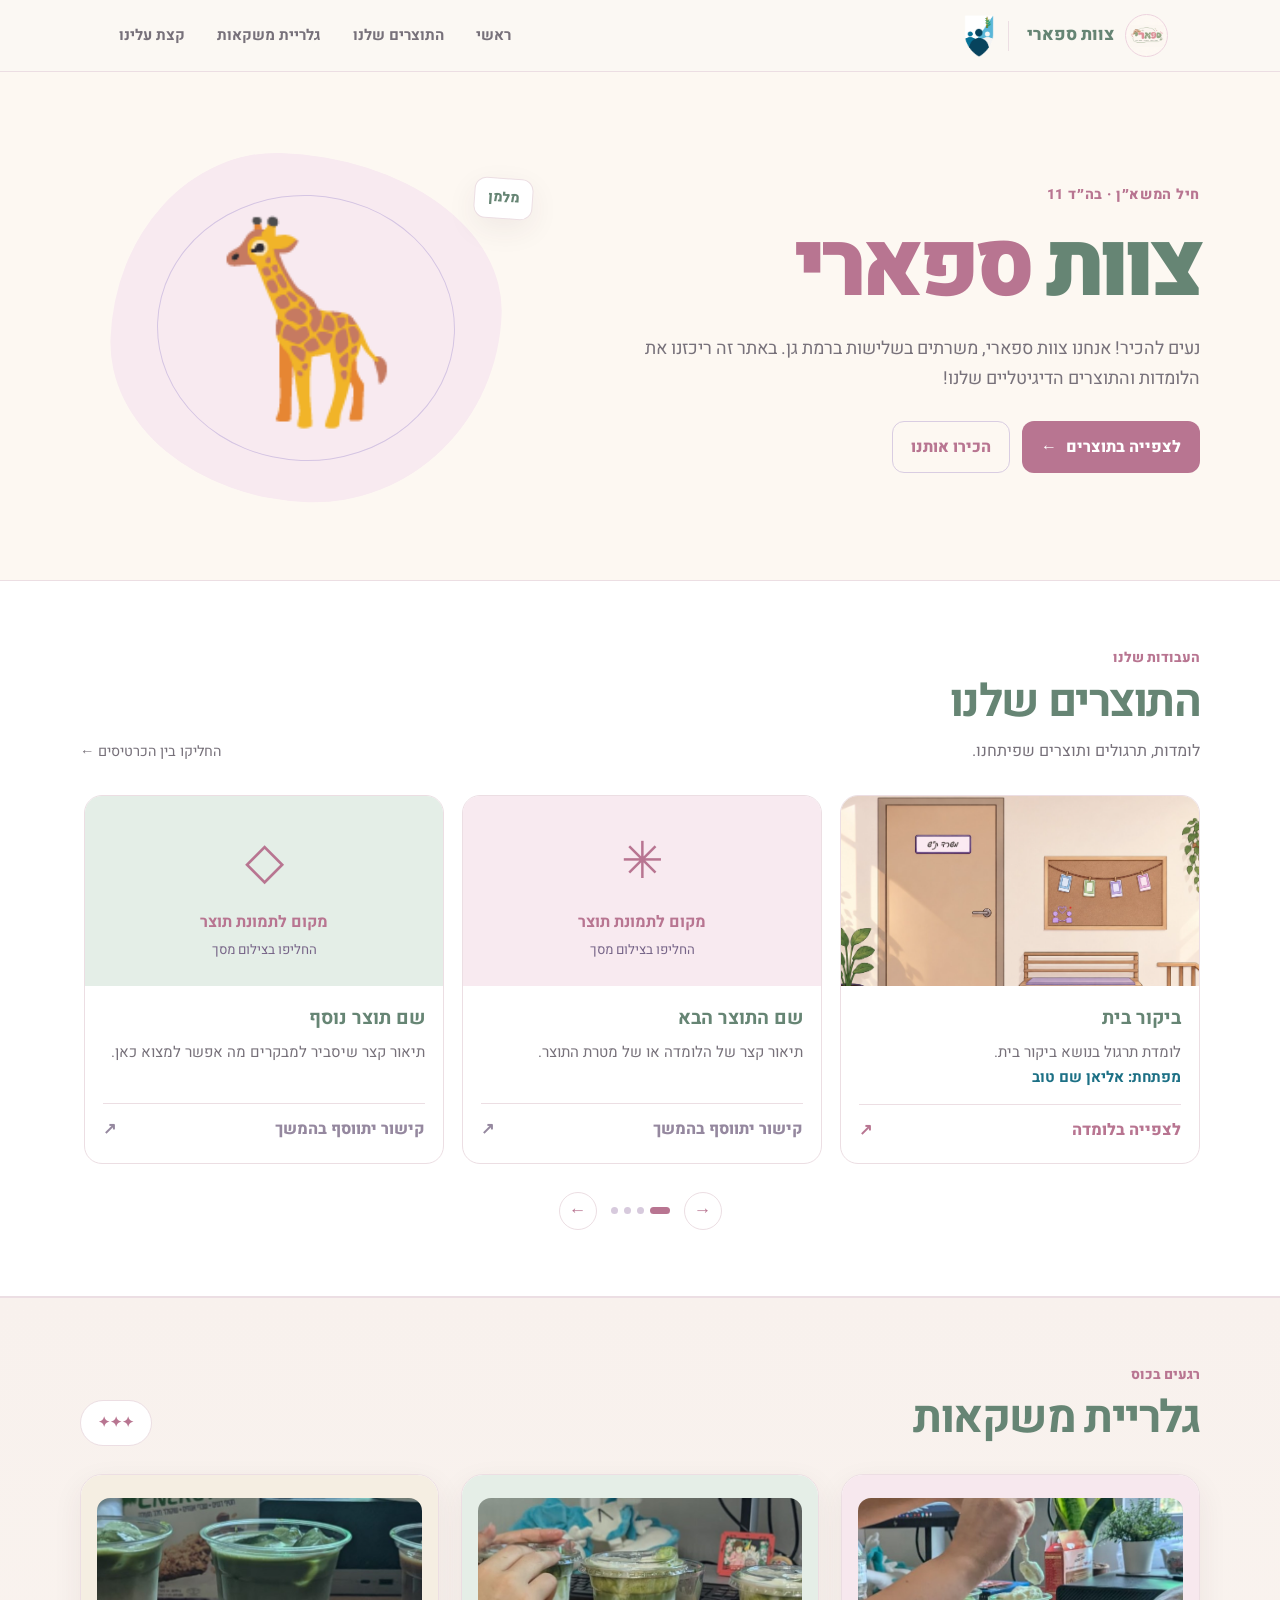
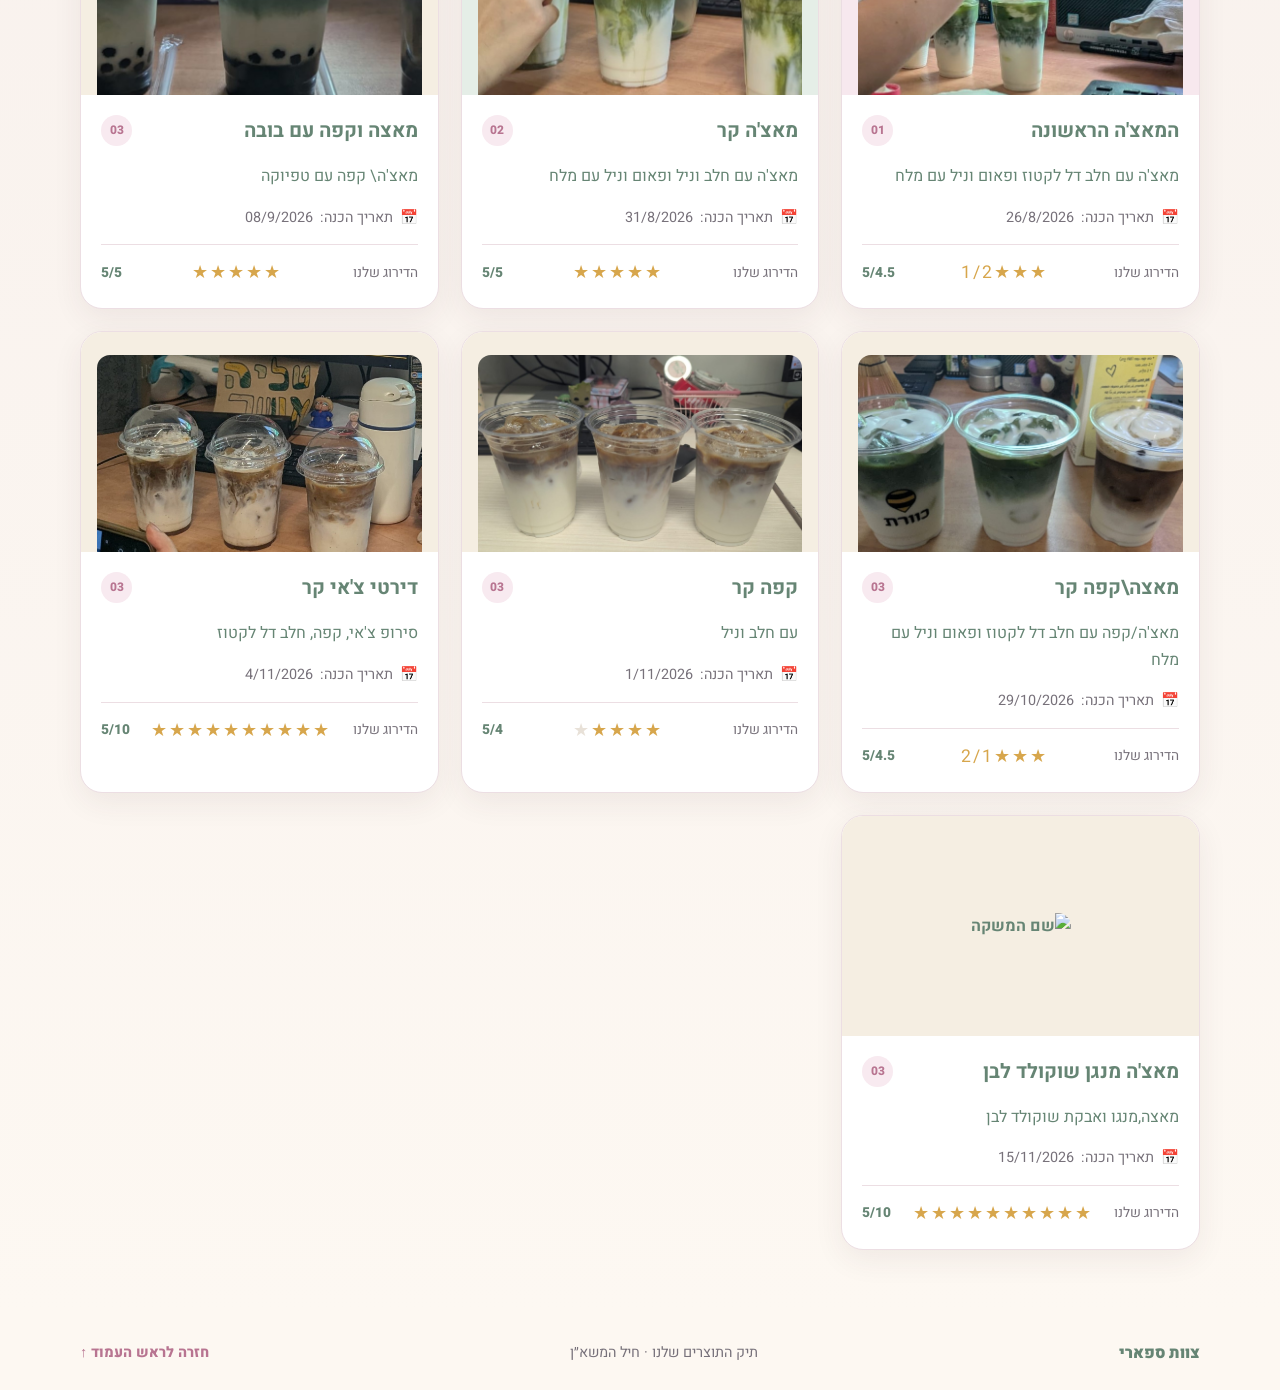
==== commit 7b553f06: "Update index.html" ====
--- a/index.html
+++ b/index.html
@@ -217,6 +217,18 @@
             </div>
           </article>
 
+           <article class="drink-card">
+            <div class="drink-photo drink-photo-cream">
+              <div class="drink-placeholder"><span></span><strong><img class="drink" src="assets/drink7.jpeg" alt="שם המשקה">  </strong><small>   </small></div>
+            </div>
+            <div class="drink-info">
+              <div class="drink-title-row"><h3>מאצ'ה מנגן שוקולד לבן</h3><span class="drink-number">03</span></div>
+              <p> מאצה,מנגו ואבקת שוקולד לבן  </p>
+              <p class="drink-date"><span>📅</span> תאריך הכנה: <time>15/11/2026</time></p>
+              <div class="drink-rating" aria-label="דירוג 10 מתוך 5"><span class="rating-label">הדירוג שלנו</span><span class="stars">★★★★★★★★★★<span class="empty-star"></span></span><span class="rating-value">5/10</span></div>
+            </div>
+          </article>
+
 
         </div>
       </div>
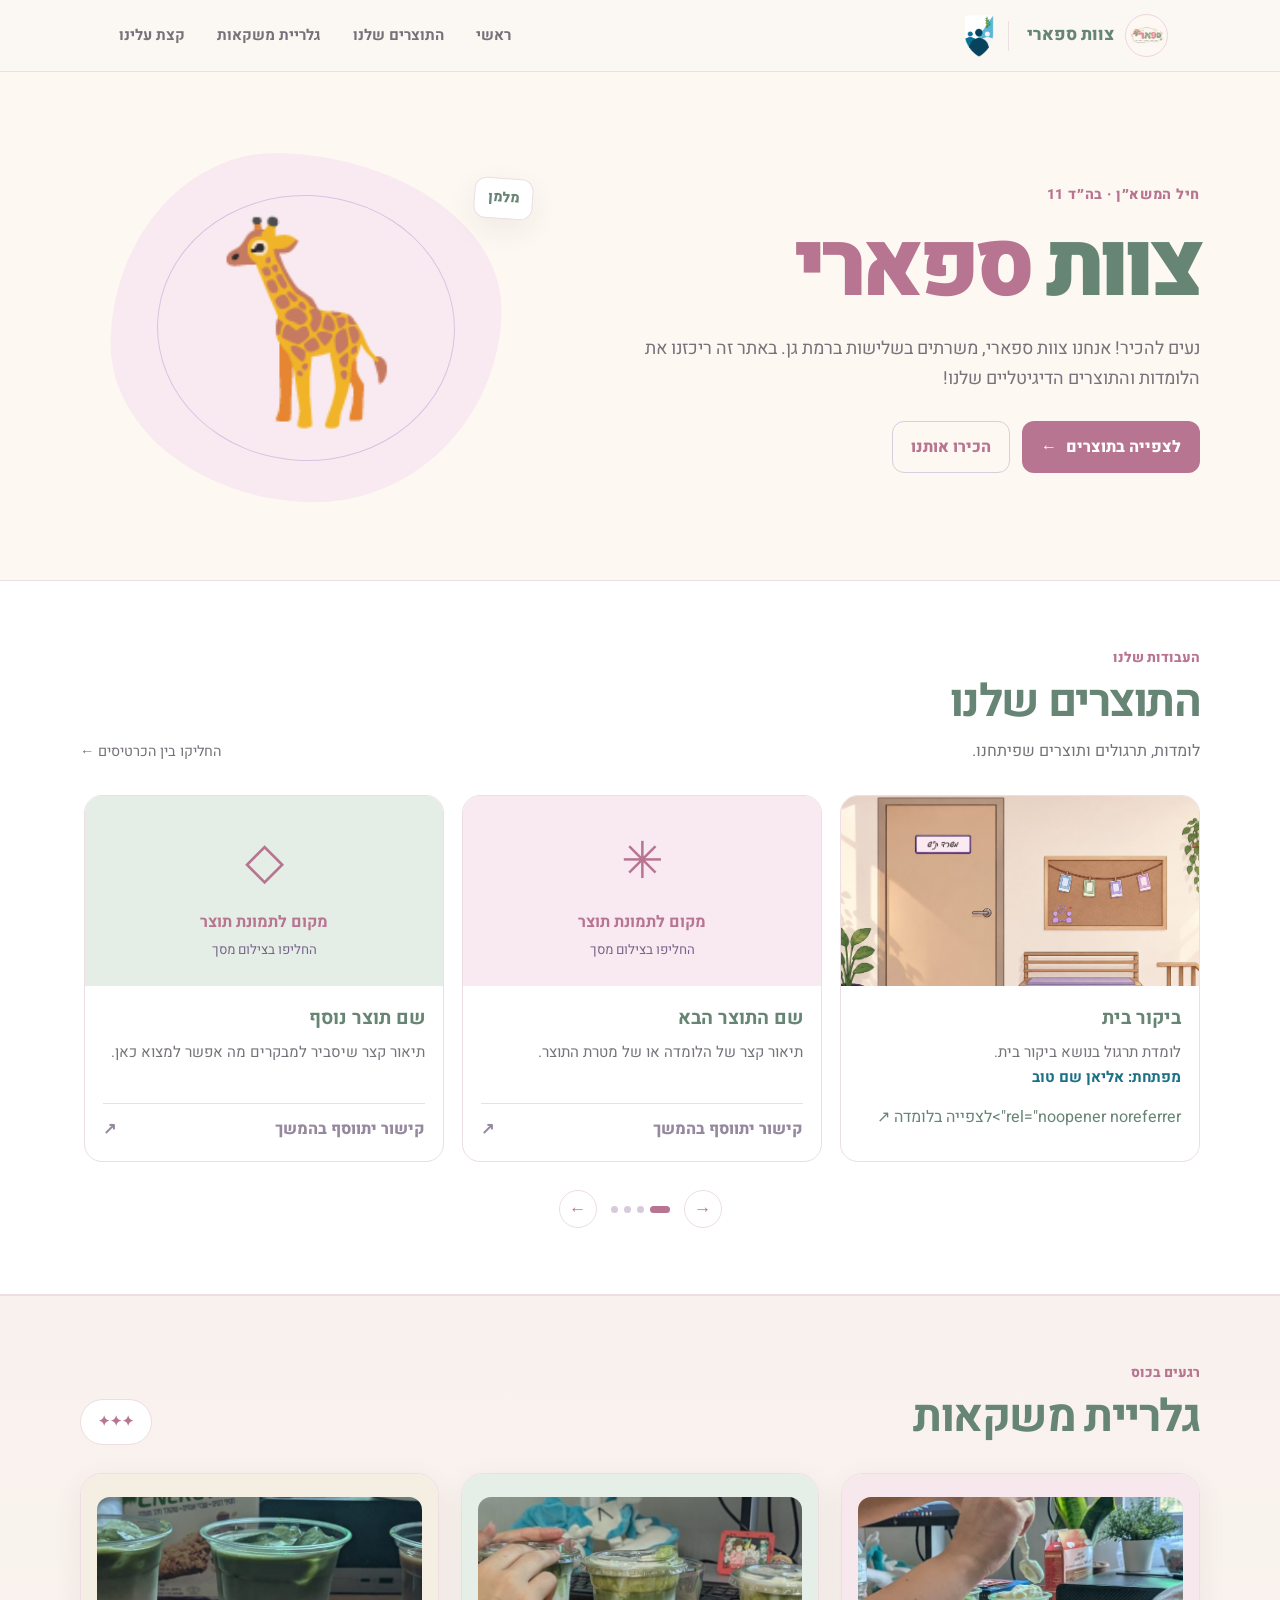
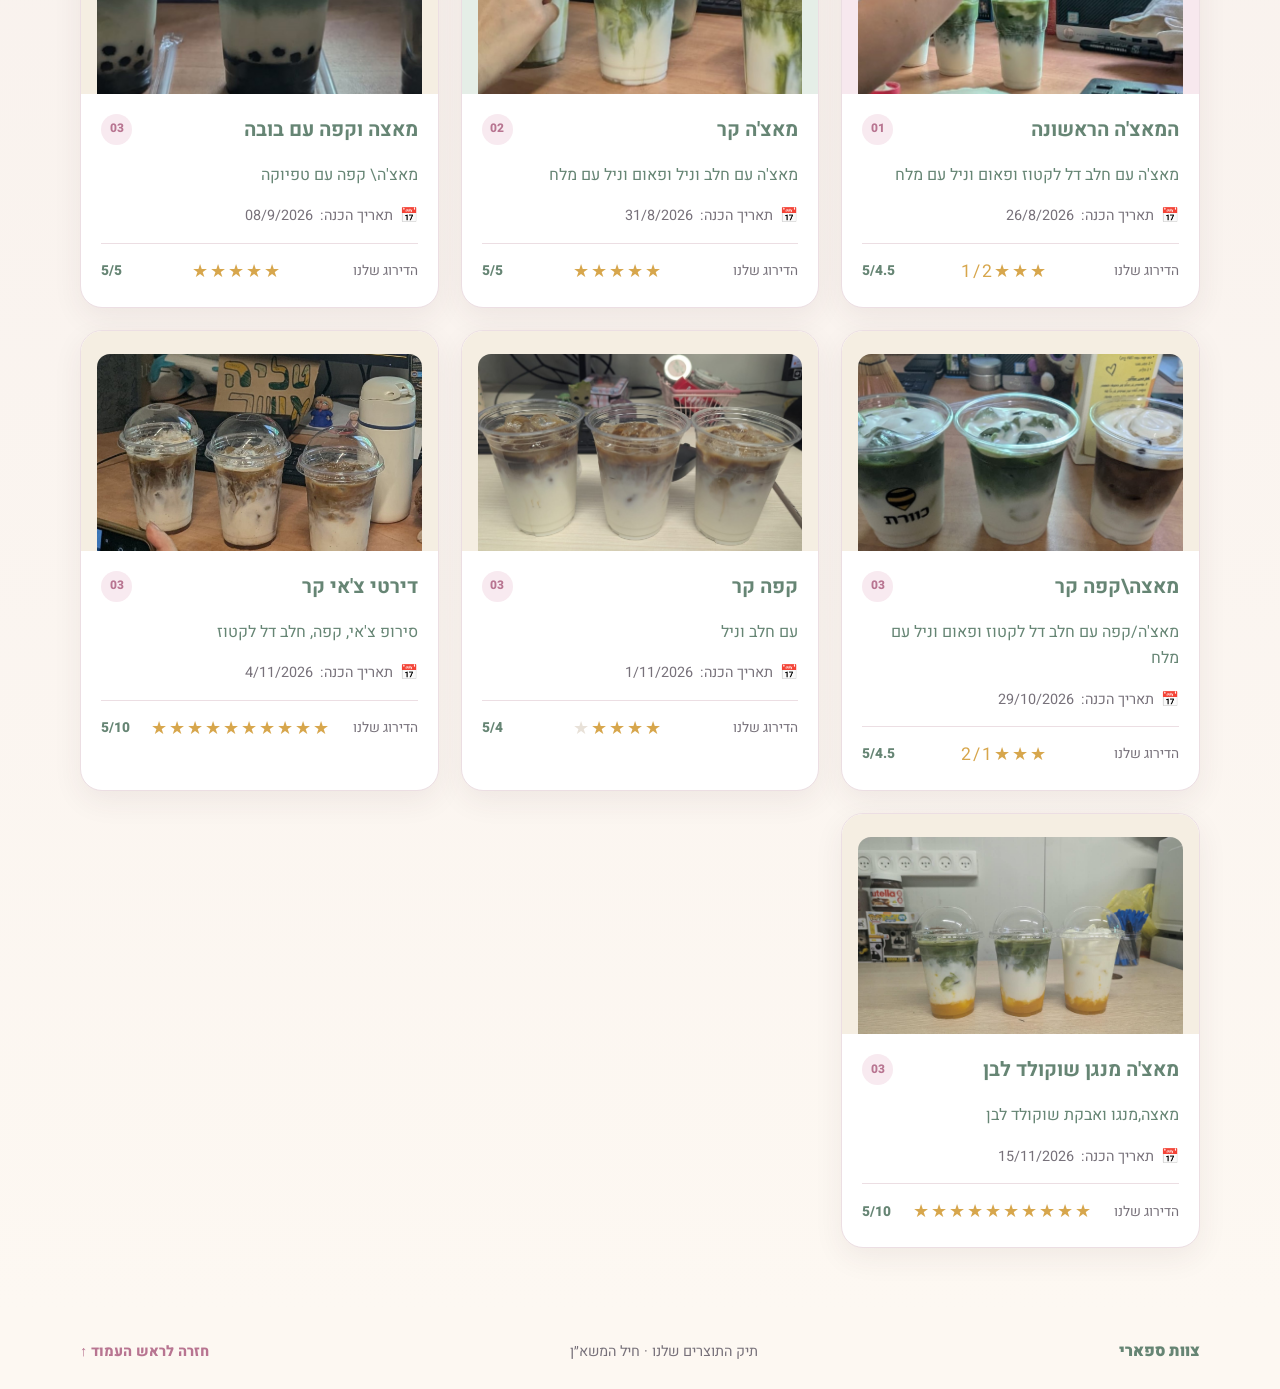
==== commit c1847249: "Update index.html" ====
--- a/index.html
+++ b/index.html
@@ -76,7 +76,7 @@
               </a>
               <div class="project-info">
                 <h3>ביקור בית</h3>
-                <p>לומדת תרגול בנושא ביקור בית. <br><span class="elian">מפתחת: אליאן שם טוב </span></p>                <a class="project-link" href="https://pd02mt.github.io/HouseVisit-fixed/" target="_blank"
+                <p>לומדת תרגול בנושא ביקור בית. <br><span class="elian">מפתחת: אליאן שם טוב </span></p>                
                 rel="noopener noreferrer">לצפייה בלומדה <span>↗</span></a>
               </div>
             </article>
